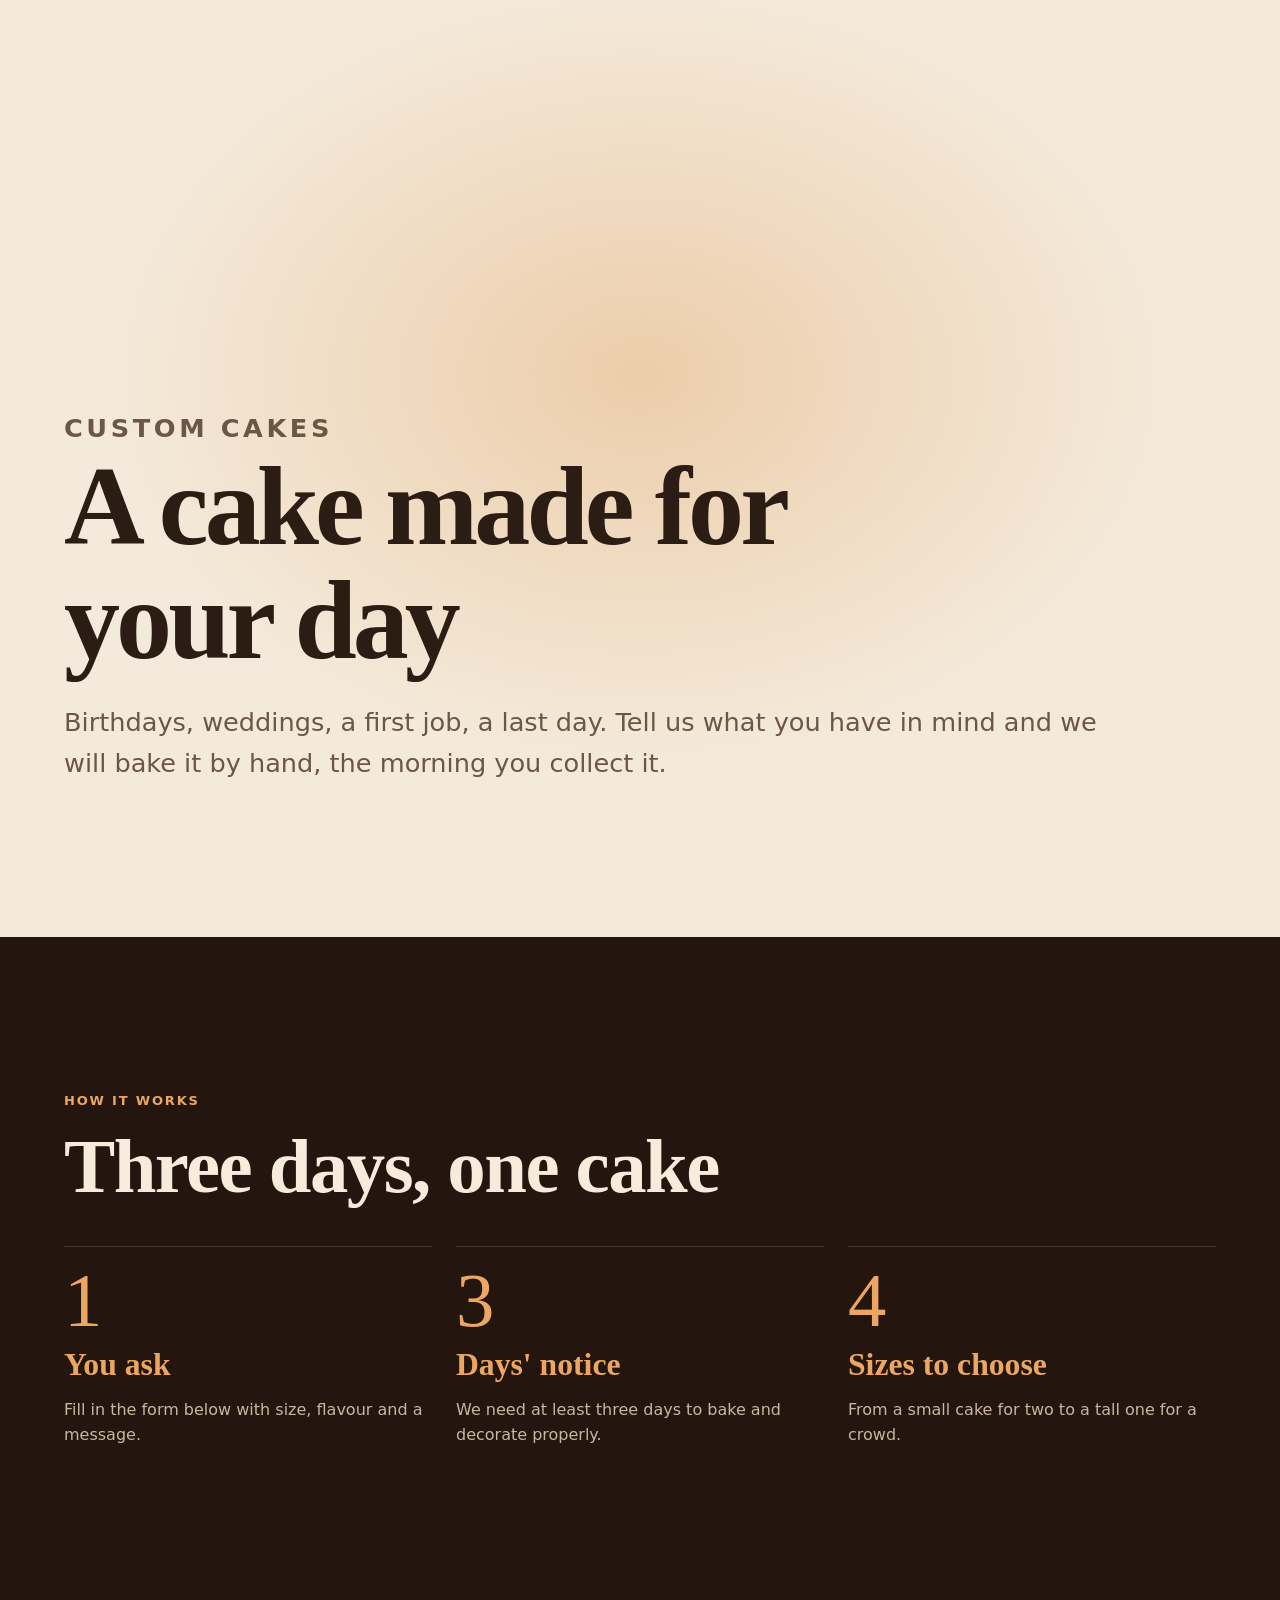
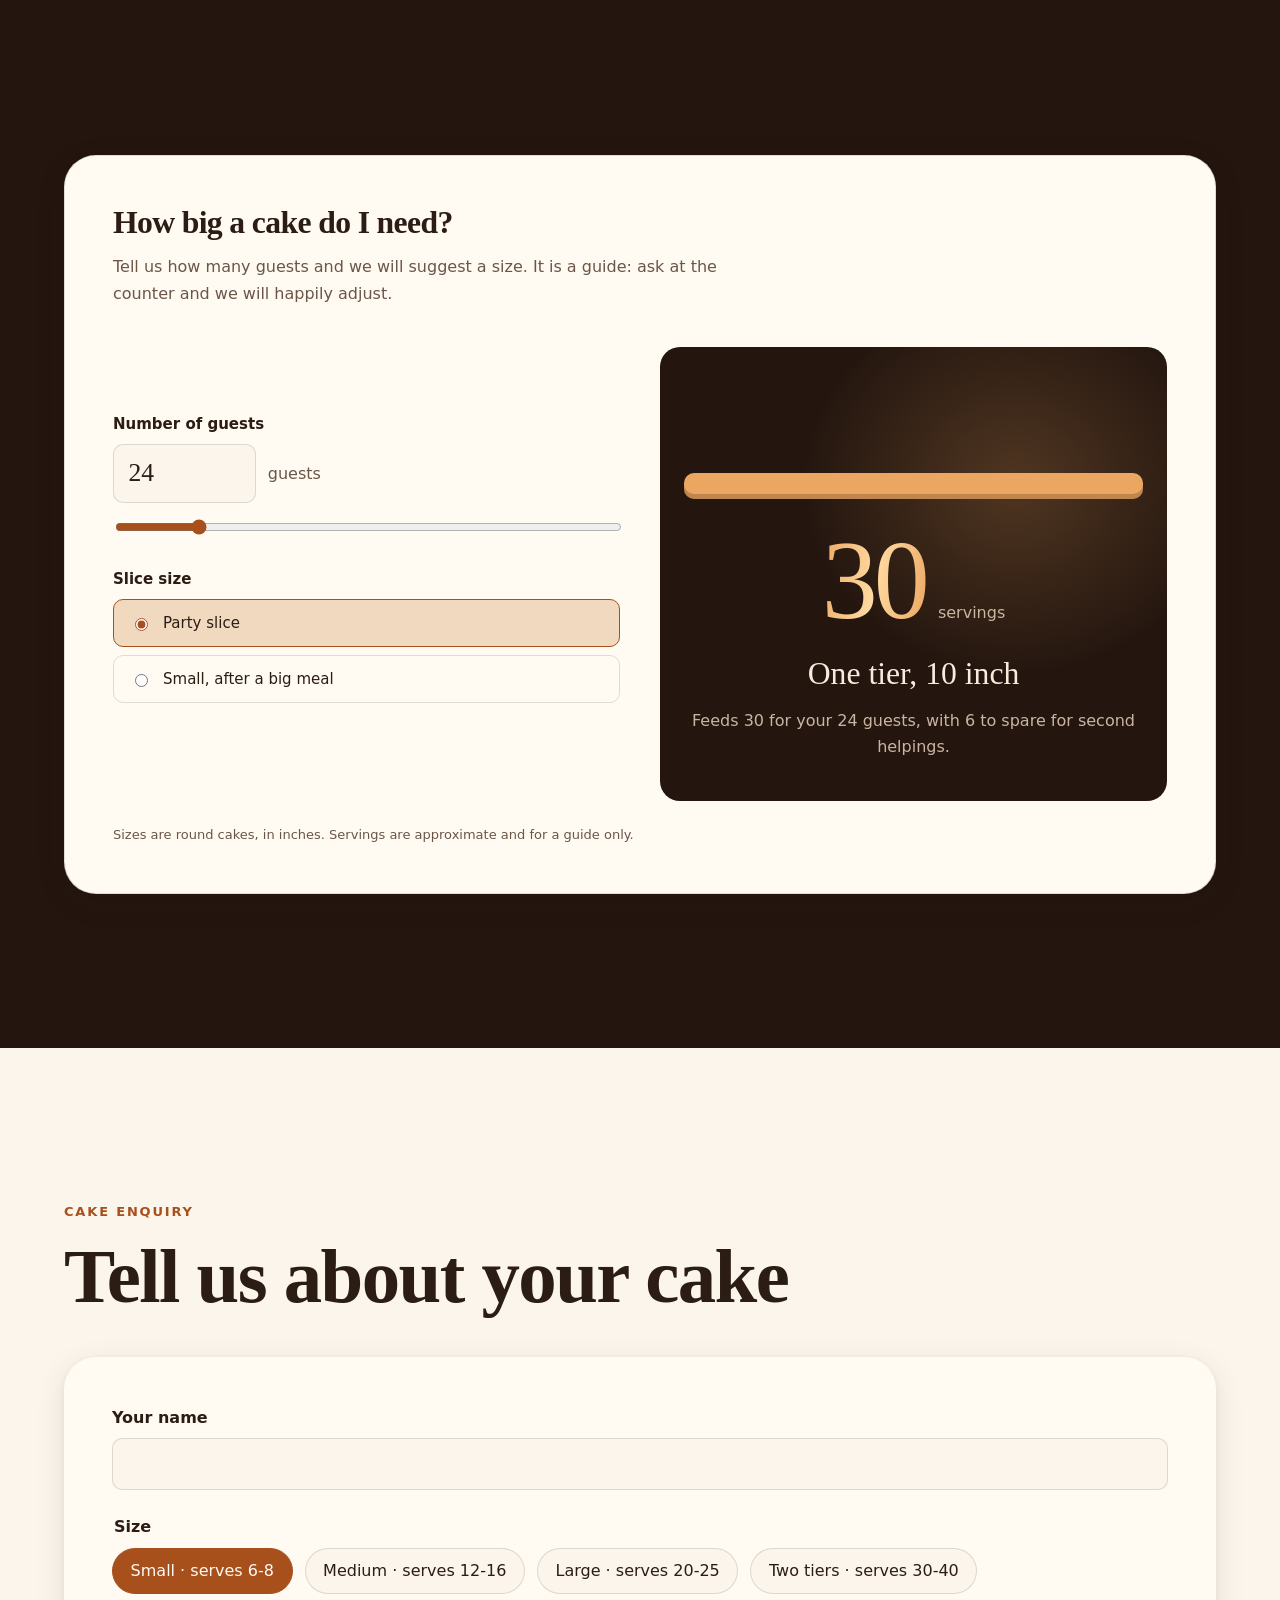
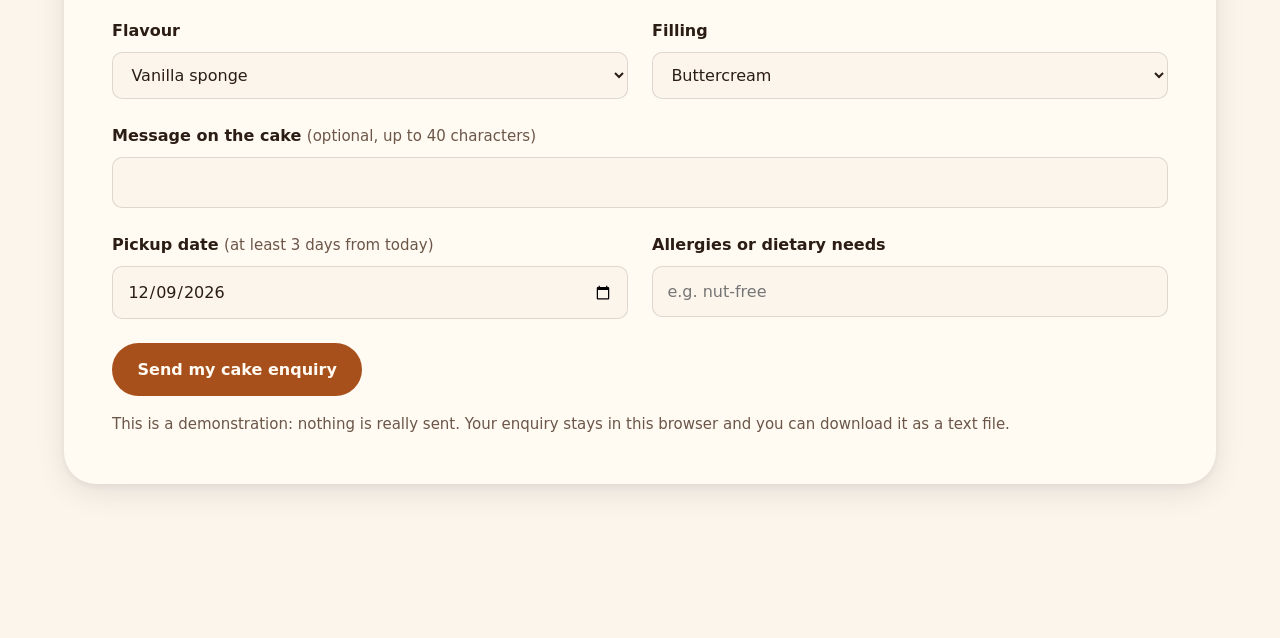
==== pages/cake.html @ 6098f105 "Custom cake enquiry page and form, with the cake size guide" ====
<!doctype html><html lang="en"><head>
<title>Custom cakes · Andrew's Bakery</title>
<meta charset="utf-8">
<meta name="viewport" content="width=device-width, initial-scale=1">
<link rel="stylesheet" href="../css/tokens.css">
<link rel="stylesheet" href="../css/layout.css">
<link rel="stylesheet" href="../css/site.css">
<style>
.cake-hero{min-height:70svh;display:flex;align-items:flex-end;background:var(--bg-soft);position:relative;overflow:hidden}
.cake-hero::before{content:"";position:absolute;inset:0;background:var(--glow);pointer-events:none}
.cake-hero .wrap{position:relative;width:100%}
.cake-hero h1{font-family:var(--font-display);font-size:var(--fs-h1);line-height:var(--lh-tight);letter-spacing:var(--ls-display);margin:0 0 var(--space-5);max-width:14ch}
.cake-hero p{font-size:var(--fs-lead);max-width:var(--measure);color:var(--ink-muted);margin:0}
.eyebrow{font-size:var(--fs-xs);letter-spacing:var(--ls-caps);text-transform:uppercase;color:var(--accent);font-weight:700;margin:0 0 var(--space-4)}
.cake-h2{font-family:var(--font-display);font-size:var(--fs-h2);line-height:var(--lh-tight);letter-spacing:var(--ls-heading);margin:0 0 var(--space-6)}
.cake-steps{display:grid;grid-template-columns:repeat(auto-fit,minmax(14rem,1fr));gap:var(--space-5);margin-top:var(--space-6)}
.cake-steps div{border-top:1px solid var(--line-on-dark);padding-top:var(--space-4)}
.cake-steps b{display:block;font-family:var(--font-display);font-size:var(--fs-h3);color:var(--accent-on-dark)}
.cake-steps p{margin:.4rem 0 0;color:var(--ink-on-dark-muted)}
.cake-num{font-family:var(--font-display);font-size:var(--fs-h2);line-height:1;color:var(--accent-on-dark)}
.cake-form{background:var(--card);border-radius:var(--radius-lg);box-shadow:var(--shadow);padding:clamp(1.25rem,4vw,3rem);display:grid;gap:var(--space-5);grid-template-columns:repeat(2,minmax(0,1fr))}
.cake-form .full{grid-column:1/-1}
.cake-form fieldset{border:0;padding:0;margin:0;min-width:0}
.cake-form legend,.cake-form label{display:block;font-weight:600;margin-bottom:var(--space-2)}
.cake-form .hint{font-weight:400;color:var(--ink-muted);font-size:var(--fs-sm)}
.cake-form input[type=text],.cake-form input[type=date],.cake-form select,.cake-form textarea{width:100%;box-sizing:border-box;font:inherit;color:var(--ink);background:var(--bg);border:1.5px solid var(--line);border-radius:var(--radius-sm);padding:.75em .9em;min-height:2.75rem}
.cake-form textarea{min-height:5.5rem;resize:vertical}
.cake-form input:focus-visible,.cake-form select:focus-visible,.cake-form textarea:focus-visible{outline:3px solid var(--focus);outline-offset:2px}
.cake-form [aria-invalid=true]{border-color:#b3261e}
.err{color:#b3261e;font-size:var(--fs-sm);margin:.35rem 0 0;min-height:0}
.err:empty{display:none}
.opts{display:flex;flex-wrap:wrap;gap:var(--space-3)}
.opts label{margin:0;font-weight:500;position:relative}
.opts input{position:absolute;opacity:0;inset:0;width:100%;height:100%;margin:0;cursor:pointer}
.opts span{display:inline-block;padding:.6em 1.1em;border:1.5px solid var(--line);border-radius:var(--radius-pill);background:var(--bg);transition:transform var(--dur-fast) var(--ease),background var(--dur-fast),border-color var(--dur-fast)}
.opts label:hover span{transform:translateY(-2px)}
.opts input:checked+span{background:var(--accent);border-color:var(--accent);color:var(--on-accent)}
.opts input:focus-visible+span{outline:3px solid var(--focus);outline-offset:2px}
.cake-actions{display:flex;flex-wrap:wrap;gap:var(--space-4);align-items:center}
.cake-note{color:var(--ink-muted);font-size:var(--fs-sm);margin:0}
.cake-form .btn{color:var(--on-accent)}
.btn--ghost{background:transparent!important;color:var(--accent)!important;border:1.5px solid var(--accent)!important}
.cake-done{background:var(--accent-soft);border-radius:var(--radius-lg);padding:clamp(1.5rem,4vw,3rem)}
.cake-done h3{font-family:var(--font-display);font-size:var(--fs-h3);margin:0 0 var(--space-3)}
.cake-done dl{display:grid;grid-template-columns:max-content 1fr;gap:.4rem 1.25rem;margin:var(--space-5) 0}
.cake-done dt{font-weight:600}.cake-done dd{margin:0;overflow-wrap:anywhere}
.cake-saved{margin-top:var(--space-7)}
.cake-saved ul{list-style:none;padding:0;margin:var(--space-4) 0 0;display:grid;gap:var(--space-3)}
.cake-saved li{display:flex;flex-wrap:wrap;justify-content:space-between;gap:var(--space-3);background:var(--card);border-radius:var(--radius-sm);padding:var(--space-3) var(--space-4);box-shadow:var(--shadow-sm)}
.cake-saved button{background:none;border:0;color:var(--accent);font:inherit;text-decoration:underline;cursor:pointer;min-height:2.75rem;padding:0 .5rem}
@media(max-width:40rem){.cake-form{grid-template-columns:1fr}}
</style>
<link rel="stylesheet" href="../css/cakesize.css">
<script src="../js/nav.js" defer></script>
<script src="../js/motion.js" defer></script>
<script src="../js/app.js" defer></script>
<script src="../js/tools/cakesize.js" defer></script>
<script src="../js/tools/cake.js" defer></script>
</head><body>
<main id="main">

<section class="band cake-hero">
  <div class="wrap">
    <p class="eyebrow" data-reveal>Custom cakes</p>
    <h1 data-words>A cake made for your day</h1>
    <p data-reveal>Birthdays, weddings, a first job, a last day. Tell us what you have in mind and we will bake it by hand, the morning you collect it.</p>
  </div>
</section>

<section class="band band--dark">
  <div class="wrap">
    <p class="eyebrow" data-reveal style="color:var(--accent-on-dark)">How it works</p>
    <h2 class="cake-h2" data-words>Three days, one cake</h2>
    <div class="cake-steps">
      <div data-reveal><span class="cake-num" data-count="1">1</span><b>You ask</b><p>Fill in the form below with size, flavour and a message.</p></div>
      <div data-reveal><span class="cake-num" data-count="3">3</span><b>Days' notice</b><p>We need at least three days to bake and decorate properly.</p></div>
      <div data-reveal><span class="cake-num" data-count="4">4</span><b>Sizes to choose</b><p>From a small cake for two to a tall one for a crowd.</p></div>
    </div>
  </div>
</section>

<section class="band band--dark" id="size-guide">
  <div class="wrap"><div data-cake-size></div></div>
</section>

<section class="band" id="enquiry">
  <div class="wrap">
    <p class="eyebrow" data-reveal>Cake enquiry</p>
    <h2 class="cake-h2" data-words>Tell us about your cake</h2>

    <form class="cake-form" id="cake-form" novalidate data-reveal>
      <div class="full">
        <label for="c-name">Your name</label>
        <input type="text" id="c-name" name="name" autocomplete="name" required aria-describedby="e-name">
        <p class="err" id="e-name" role="alert"></p>
      </div>
      <fieldset class="full">
        <legend>Size</legend>
        <div class="opts" role="radiogroup">
          <label><input type="radio" name="size" value="Small, serves 6-8" checked><span>Small · serves 6-8</span></label>
          <label><input type="radio" name="size" value="Medium, serves 12-16"><span>Medium · serves 12-16</span></label>
          <label><input type="radio" name="size" value="Large, serves 20-25"><span>Large · serves 20-25</span></label>
          <label><input type="radio" name="size" value="Two tiers, serves 30-40"><span>Two tiers · serves 30-40</span></label>
        </div>
      </fieldset>
      <div>
        <label for="c-flavour">Flavour</label>
        <select id="c-flavour" name="flavour">
          <option>Vanilla sponge</option><option>Chocolate</option><option>Lemon</option><option>Carrot and walnut</option><option>Red velvet</option><option>Fruit cake</option>
        </select>
      </div>
      <div>
        <label for="c-filling">Filling</label>
        <select id="c-filling" name="filling">
          <option>Buttercream</option><option>Raspberry jam</option><option>Chocolate ganache</option><option>Lemon curd</option><option>Cream cheese</option>
        </select>
      </div>
      <div class="full">
        <label for="c-msg">Message on the cake <span class="hint">(optional, up to 40 characters)</span></label>
        <input type="text" id="c-msg" name="message" maxlength="40" aria-describedby="e-msg">
        <p class="err" id="e-msg" role="alert"></p>
      </div>
      <div>
        <label for="c-date">Pickup date <span class="hint">(at least 3 days from today)</span></label>
        <input type="date" id="c-date" name="date" required aria-describedby="e-date">
        <p class="err" id="e-date" role="alert"></p>
      </div>
      <div>
        <label for="c-allergy">Allergies or dietary needs</label>
        <input type="text" id="c-allergy" name="allergies" placeholder="e.g. nut-free" aria-describedby="e-allergy">
        <p class="err" id="e-allergy" role="alert"></p>
      </div>
      <div class="full cake-actions">
        <button type="submit" class="btn">Send my cake enquiry</button>
        <p class="cake-note">This is a demonstration: nothing is really sent. Your enquiry stays in this browser and you can download it as a text file.</p>
      </div>
    </form>

    <div id="cake-done" class="cake-done" hidden tabindex="-1" aria-live="polite"></div>

    <div class="cake-saved" id="cake-saved" hidden>
      <h3 style="font-family:var(--font-display);font-size:var(--fs-h3);margin:0">Your saved enquiries</h3>
      <ul id="cake-list"></ul>
    </div>
  </div>
</section>

</main></body></html>
---- css/tokens.css ----
/* Andrew's Bakery: design tokens (Designer).
   Palette: warm flour-cream paper, deep espresso-brown ink, ONE accent: baked-crust caramel.
   Contrast (WCAG AA): --ink on --bg 14:1; --ink-muted on --bg 6.4:1; --accent on --bg 5.3:1;
   --ink-on-dark on --bg-dark 13:1; --accent-on-dark on --bg-dark 8:1; --on-accent on --accent 6:1.
   Type: system serif display (warm, bakery-like) over system sans body; tight tracking on big type.
   Motion: one easing, 400-900 ms, 60 ms stagger; only transform/opacity/filter animate. */
:root {
  /* palette: light */
  --bg: #fbf5ec;
  --bg-soft: #f4eadb;
  --card: #fffaf2;
  --ink: #2b1d14;
  --ink-muted: #6b5648;
  --line: rgba(43, 29, 20, .14);
  --accent: #a8501c;
  --accent-hover: #8a3f13;
  --accent-soft: #f1d9c0;
  --on-accent: #fffaf2;
  --focus: #1d5fd1;

  /* palette: dark bands */
  --bg-dark: #24160f;
  --bg-dark-soft: #33211a;
  --ink-on-dark: #f7ecdc;
  --ink-on-dark-muted: #c9b5a0;
  --accent-on-dark: #eba762;
  --line-on-dark: rgba(247, 236, 220, .16);

  /* gradients and glow (CSS-only accents) */
  --grad-text: linear-gradient(100deg, #a8501c 0%, #d9822b 45%, #8a3f13 100%);
  --grad-text-dark: linear-gradient(100deg, #eba762 0%, #ffd9a0 50%, #eba762 100%);
  --glow: radial-gradient(60% 60% at 50% 40%, rgba(217, 130, 43, .28), transparent 70%);
  --glow-dark: radial-gradient(60% 60% at 70% 30%, rgba(235, 167, 98, .22), transparent 70%);

  /* type families (system only) */
  --font-display: ui-serif, "Iowan Old Style", "Palatino Linotype", Palatino, Georgia, "Times New Roman", serif;
  --font-body: system-ui, -apple-system, "Segoe UI", Roboto, "Helvetica Neue", Arial, sans-serif;
  --font-mono: ui-monospace, SFMono-Regular, Menlo, Consolas, monospace;

  /* type scale */
  --fs-xs: .8125rem;
  --fs-sm: .9375rem;
  --fs-base: clamp(1rem, .96rem + .2vw, 1.125rem);
  --fs-lead: clamp(1.15rem, 1rem + .8vw, 1.6rem);
  --fs-h3: clamp(1.35rem, 1.1rem + 1.1vw, 2rem);
  --fs-h2: clamp(2.2rem, 1.2rem + 4.5vw, 5rem);
  --fs-h1: clamp(3rem, 1.2rem + 8vw, 7rem);
  --fs-giant: clamp(5rem, 2rem + 18vw, 16rem);   /* marquee, scrollytelling word */
  --fs-step: clamp(1.5rem, 1.1rem + 1.8vw, 2.5rem); /* sticky step text */
  --lh-tight: 1.02;
  --lh-snug: 1.2;
  --lh-body: 1.65;
  --ls-display: -.035em;
  --ls-heading: -.02em;
  --ls-caps: .14em;
  --measure: 65ch;

  /* spacing */
  --space-1: .25rem;
  --space-2: .5rem;
  --space-3: .75rem;
  --space-4: 1rem;
  --space-5: 1.5rem;
  --space-6: 2.5rem;
  --space-7: 4rem;
  --space-8: 6rem;
  --section-space: clamp(5rem, 12vw, 10rem);
  --gutter: clamp(1.25rem, 4vw, 3rem);
  --max-w: 1240px;

  /* shape and shadow */
  --radius-sm: 10px;
  --radius: 20px;
  --radius-lg: 32px;
  --radius-pill: 999px;
  --shadow-sm: 0 1px 2px rgba(43, 29, 20, .06), 0 2px 8px rgba(43, 29, 20, .06);
  --shadow: 0 8px 30px rgba(43, 29, 20, .10), 0 2px 6px rgba(43, 29, 20, .06);
  --shadow-lg: 0 24px 70px rgba(43, 29, 20, .18);

  /* motion */
  --ease: cubic-bezier(.2, .7, .2, 1);
  --dur-fast: 400ms;
  --dur: 650ms;
  --dur-slow: 900ms;
  --stagger: 60ms;
  --marquee-speed: 60s;
  --reveal-distance: 28px;
  --reveal-blur: 6px;
}

@media (prefers-reduced-motion: reduce) {
  :root { --dur-fast: 0ms; --dur: 0ms; --dur-slow: 0ms; --stagger: 0ms; --reveal-distance: 0px; --reveal-blur: 0px; }
}

@view-transition { navigation: auto; }
---- css/site.css ----
/* Shared site rules (Lead Developer). Tokens come from tokens.css; layout from layout.css. */
@view-transition { navigation: auto; }
html { scroll-behavior: smooth; }
body { margin: 0; font-family: var(--font-body, system-ui, -apple-system, "Segoe UI", sans-serif); background: var(--bg, #fbf6ee); color: var(--ink, #2b1d14); line-height: 1.6; }
main { display: block; }
img, svg { max-width: 100%; }
a { color: inherit; }
:focus-visible { outline: 3px solid var(--accent, #b4541f); outline-offset: 3px; }
.band { padding-block: clamp(5rem, 12vw, 10rem); padding-inline: clamp(1rem, 5vw, 4rem); }
.band--dark { background: var(--bg-dark, #2b1d14); color: var(--ink-on-dark, #fbf6ee); }
.wrap { max-width: 72rem; margin-inline: auto; }
.prose { max-width: 65ch; }
.btn { display: inline-block; padding: .85em 1.6em; border-radius: 999px; background: var(--accent, #b4541f); color: #fff; text-decoration: none; border: 0; font: inherit; font-weight: 600; cursor: pointer; transition: transform .3s cubic-bezier(.2,.7,.2,1), box-shadow .3s; }
.btn:hover { transform: translateY(-2px); box-shadow: 0 10px 24px rgb(0 0 0 / .18); }
.card { background: var(--card, #fff); border-radius: 1.25rem; padding: 1.5rem; box-shadow: 0 6px 24px rgb(43 29 20 / .08); }
.sr-only { position: absolute; width: 1px; height: 1px; overflow: hidden; clip-path: inset(50%); white-space: nowrap; }
@media (prefers-reduced-motion: reduce) { html { scroll-behavior: auto; } * { animation: none !important; transition: none !important; } }
---- css/cakesize.css ----
/* Cake size guide (Senior Dev 7). Tokens only. */
.cs { background: var(--card); border: 1px solid var(--line); border-radius: var(--radius-lg); box-shadow: var(--shadow); padding: clamp(1.25rem, 4vw, 3rem); color: var(--ink); max-width: var(--max-w); margin-inline: auto; }
.cs__title { font-family: var(--font-display); font-size: var(--fs-h3); letter-spacing: var(--ls-heading); line-height: var(--lh-snug); margin: 0 0 var(--space-3); }
.cs__lede { color: var(--ink-muted); max-width: var(--measure); margin: 0 0 var(--space-6); line-height: var(--lh-body); }
.cs__grid { display: grid; gap: var(--space-6); grid-template-columns: 1fr; align-items: center; }
@media (min-width: 760px) { .cs__grid { grid-template-columns: 1fr 1fr; } }
.cs__field { margin: 0 0 var(--space-5); padding: 0; border: 0; min-width: 0; }
.cs label, .cs legend { display: block; font-weight: 600; font-size: var(--fs-sm); margin-bottom: var(--space-2); padding: 0; }
.cs__row { display: flex; align-items: center; gap: var(--space-3); }
.cs input[type=number] { width: 7rem; font: inherit; font-size: var(--fs-lead); font-family: var(--font-display); padding: .5rem .9rem; border: 1.5px solid var(--line); border-radius: var(--radius-sm); background: var(--bg); color: var(--ink); }
.cs__unit { color: var(--ink-muted); }
.cs__range { width: 100%; margin-top: var(--space-4); accent-color: var(--accent); }
.cs input:focus-visible { outline: 3px solid var(--focus); outline-offset: 2px; }
.cs input[aria-invalid=true] { border-color: var(--accent-hover); }
.cs__error { color: var(--accent-hover); font-size: var(--fs-sm); margin: var(--space-2) 0 0; }
.cs__slices label { display: flex; align-items: center; gap: var(--space-3); font-weight: 400; padding: .7rem 1rem; border: 1.5px solid var(--line); border-radius: var(--radius-sm); margin-bottom: var(--space-2); cursor: pointer; transition: border-color var(--dur-fast) var(--ease), background var(--dur-fast) var(--ease); }
.cs__slices label:hover { border-color: var(--accent); }
.cs__slices label:has(input:checked) { border-color: var(--accent); background: var(--accent-soft); }
.cs__slices input { accent-color: var(--accent); }
.cs__result { text-align: center; background: var(--bg-dark); color: var(--ink-on-dark); border-radius: var(--radius); padding: var(--space-6) var(--space-5); background-image: var(--glow-dark); }
.cs__stack { display: flex; flex-direction: column; align-items: center; gap: 4px; min-height: 7rem; justify-content: flex-end; margin-bottom: var(--space-5); }
.cs__tier { display: block; height: 1.6rem; background: var(--accent-on-dark); border-radius: var(--radius-sm); opacity: 0; transform: translateY(-14px) scale(.9); transition: transform var(--dur) var(--ease), opacity var(--dur) var(--ease); box-shadow: inset 0 -5px 0 rgba(36, 22, 15, .22); }
.cs__tier.is-on { opacity: 1; transform: none; }
.cs__big { margin: 0; display: flex; align-items: baseline; justify-content: center; gap: var(--space-3); }
.cs__num { font-family: var(--font-display); font-size: var(--fs-h1); letter-spacing: var(--ls-display); line-height: var(--lh-tight); background: var(--grad-text-dark); -webkit-background-clip: text; background-clip: text; color: transparent; font-variant-numeric: tabular-nums; }
.cs__big-label { color: var(--ink-on-dark-muted); }
.cs__name { font-family: var(--font-display); font-size: var(--fs-h3); margin: var(--space-3) 0 var(--space-2); }
.cs__note { color: var(--ink-on-dark-muted); margin: 0; line-height: var(--lh-body); }
.cs__fine { color: var(--ink-muted); font-size: var(--fs-xs); margin: var(--space-5) 0 0; }
@media (prefers-reduced-motion: reduce) { .cs__tier { transition: none; transform: none; } }
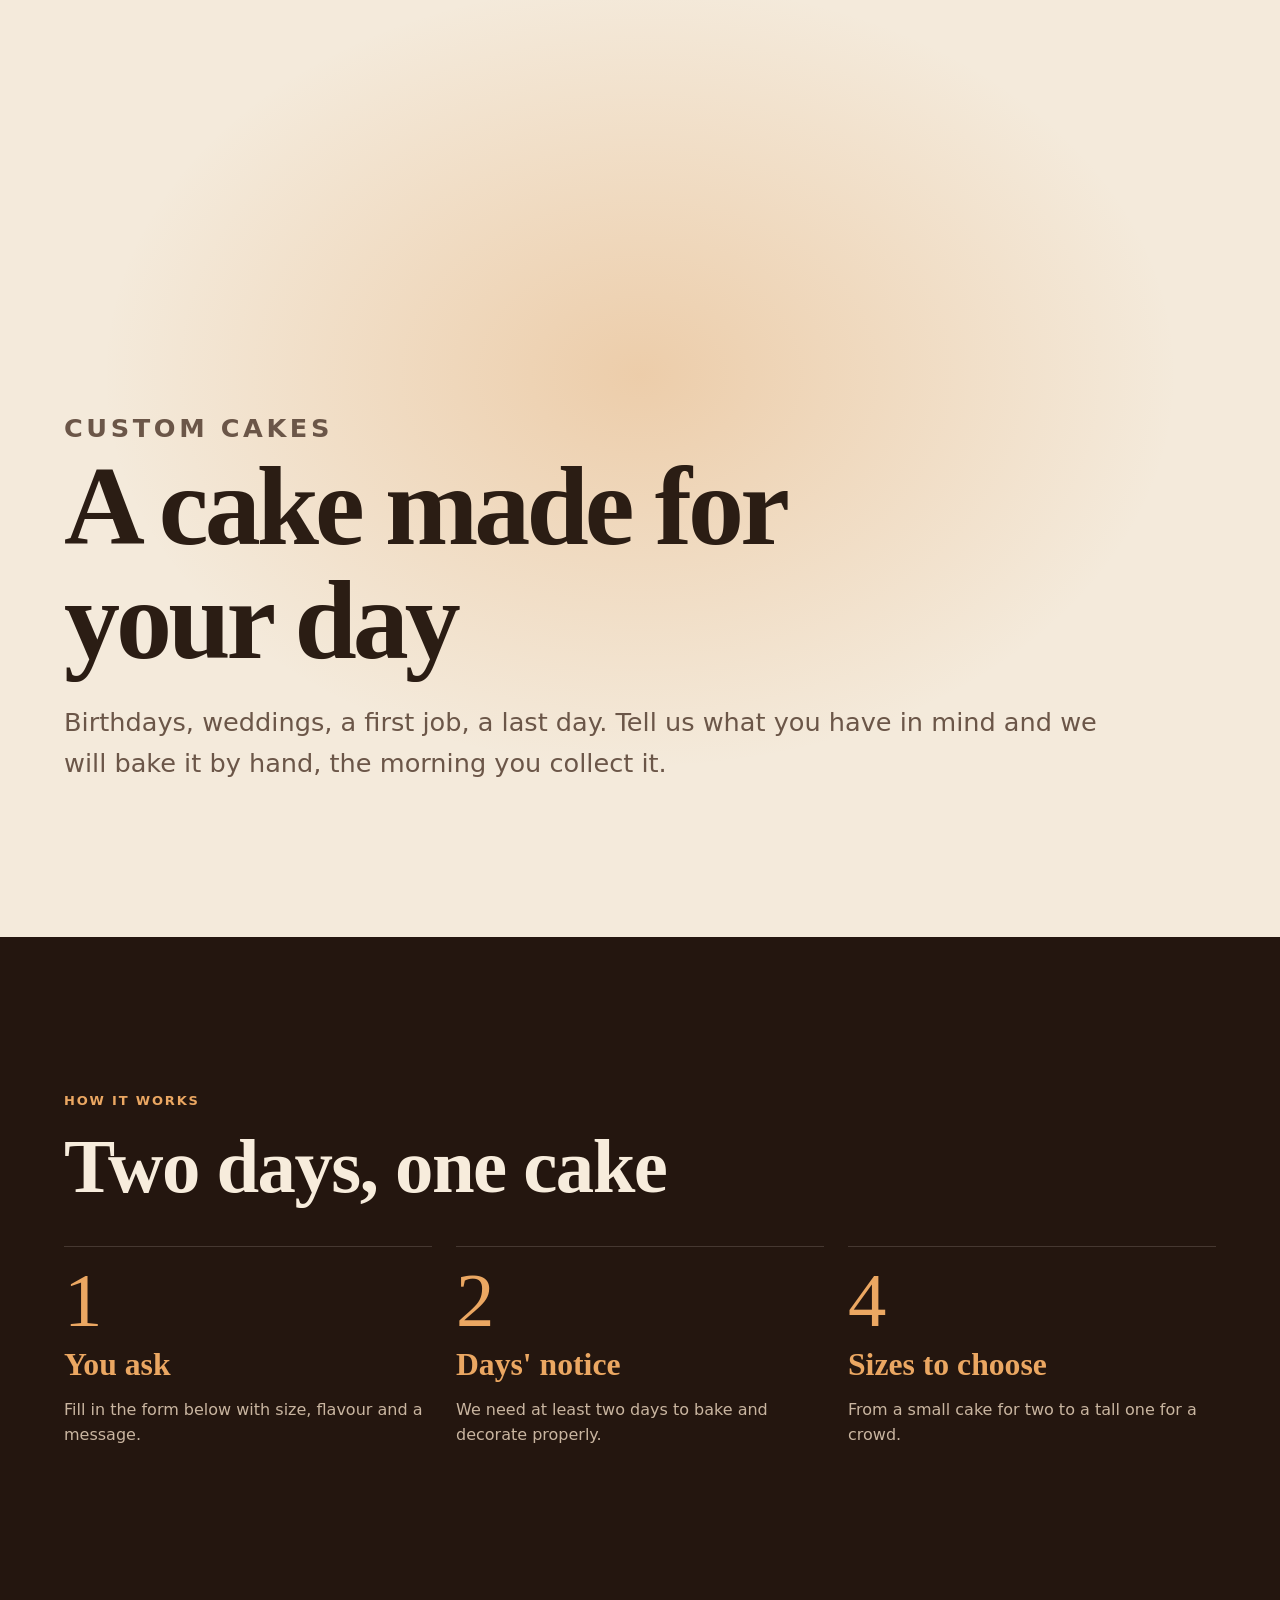
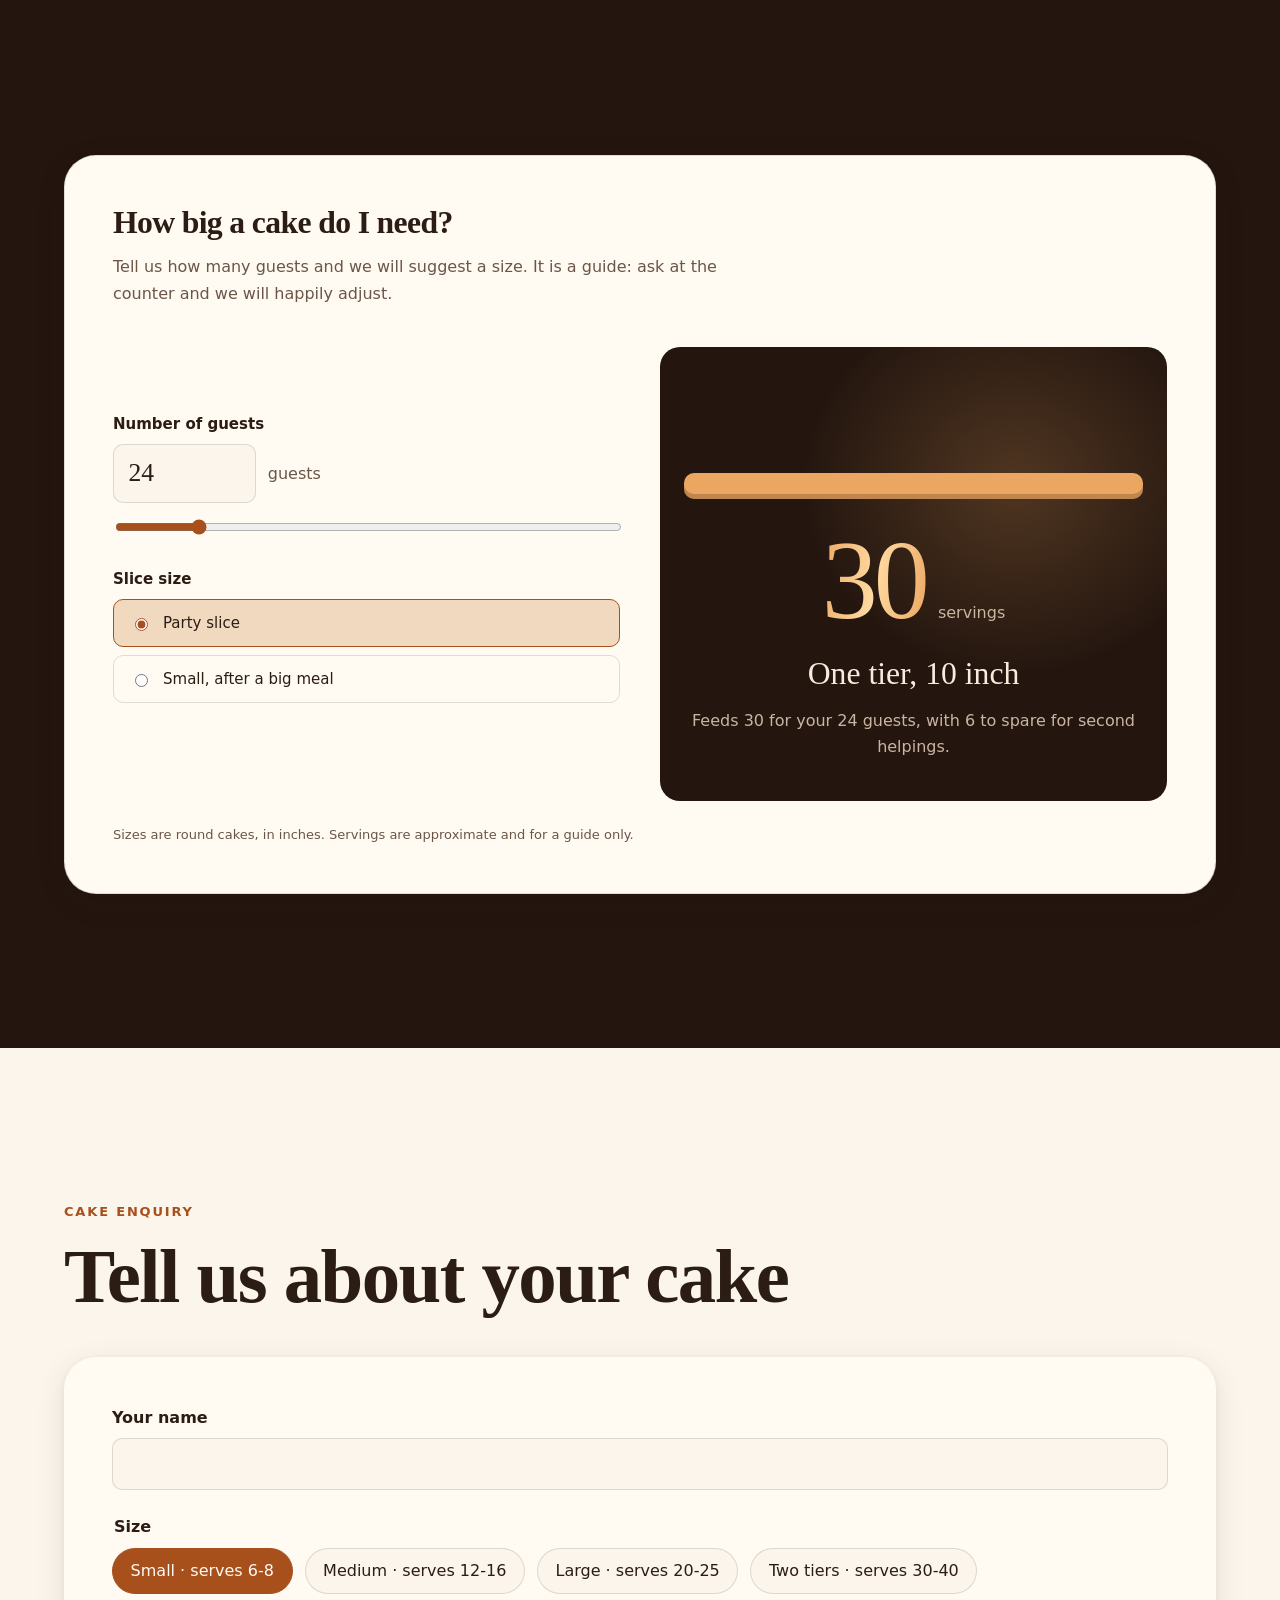
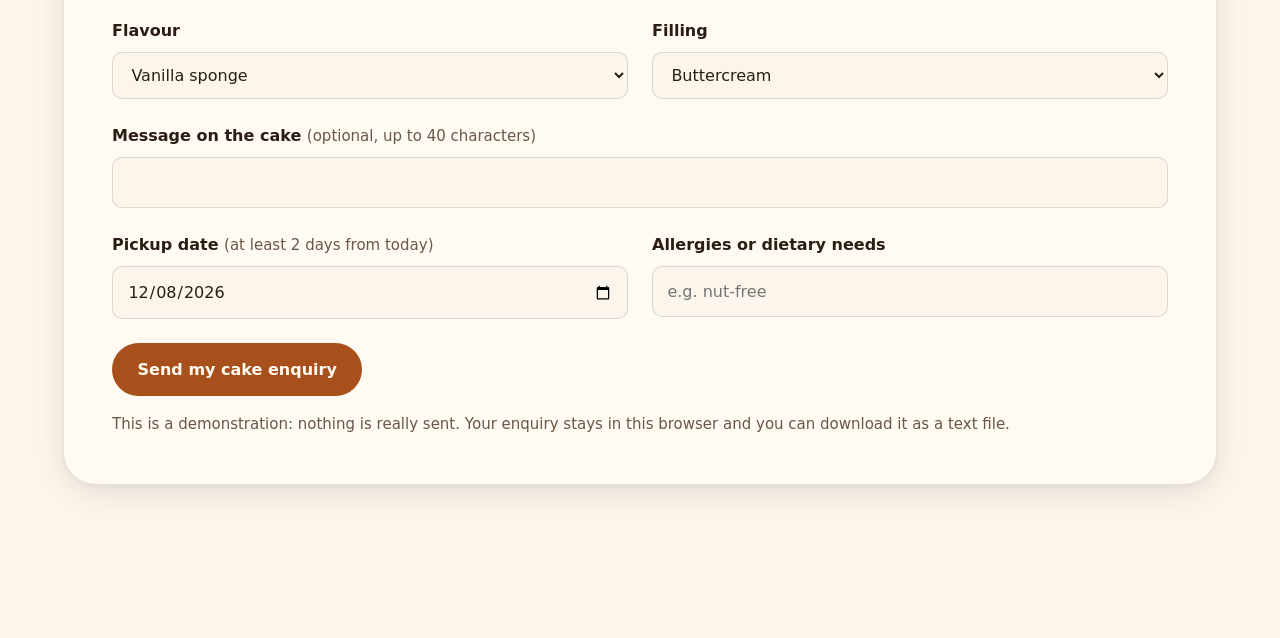
==== commit 710dbdfe: "Cake notice is two days" ====
--- a/pages/cake.html
+++ b/pages/cake.html
@@ -70,10 +70,10 @@
 <section class="band band--dark">
   <div class="wrap">
     <p class="eyebrow" data-reveal style="color:var(--accent-on-dark)">How it works</p>
-    <h2 class="cake-h2" data-words>Three days, one cake</h2>
+    <h2 class="cake-h2" data-words>Two days, one cake</h2>
     <div class="cake-steps">
       <div data-reveal><span class="cake-num" data-count="1">1</span><b>You ask</b><p>Fill in the form below with size, flavour and a message.</p></div>
-      <div data-reveal><span class="cake-num" data-count="3">3</span><b>Days' notice</b><p>We need at least three days to bake and decorate properly.</p></div>
+      <div data-reveal><span class="cake-num" data-count="2">2</span><b>Days' notice</b><p>We need at least two days to bake and decorate properly.</p></div>
       <div data-reveal><span class="cake-num" data-count="4">4</span><b>Sizes to choose</b><p>From a small cake for two to a tall one for a crowd.</p></div>
     </div>
   </div>
@@ -121,7 +121,7 @@
         <p class="err" id="e-msg" role="alert"></p>
       </div>
       <div>
-        <label for="c-date">Pickup date <span class="hint">(at least 3 days from today)</span></label>
+        <label for="c-date">Pickup date <span class="hint">(at least 2 days from today)</span></label>
         <input type="date" id="c-date" name="date" required aria-describedby="e-date">
         <p class="err" id="e-date" role="alert"></p>
       </div>
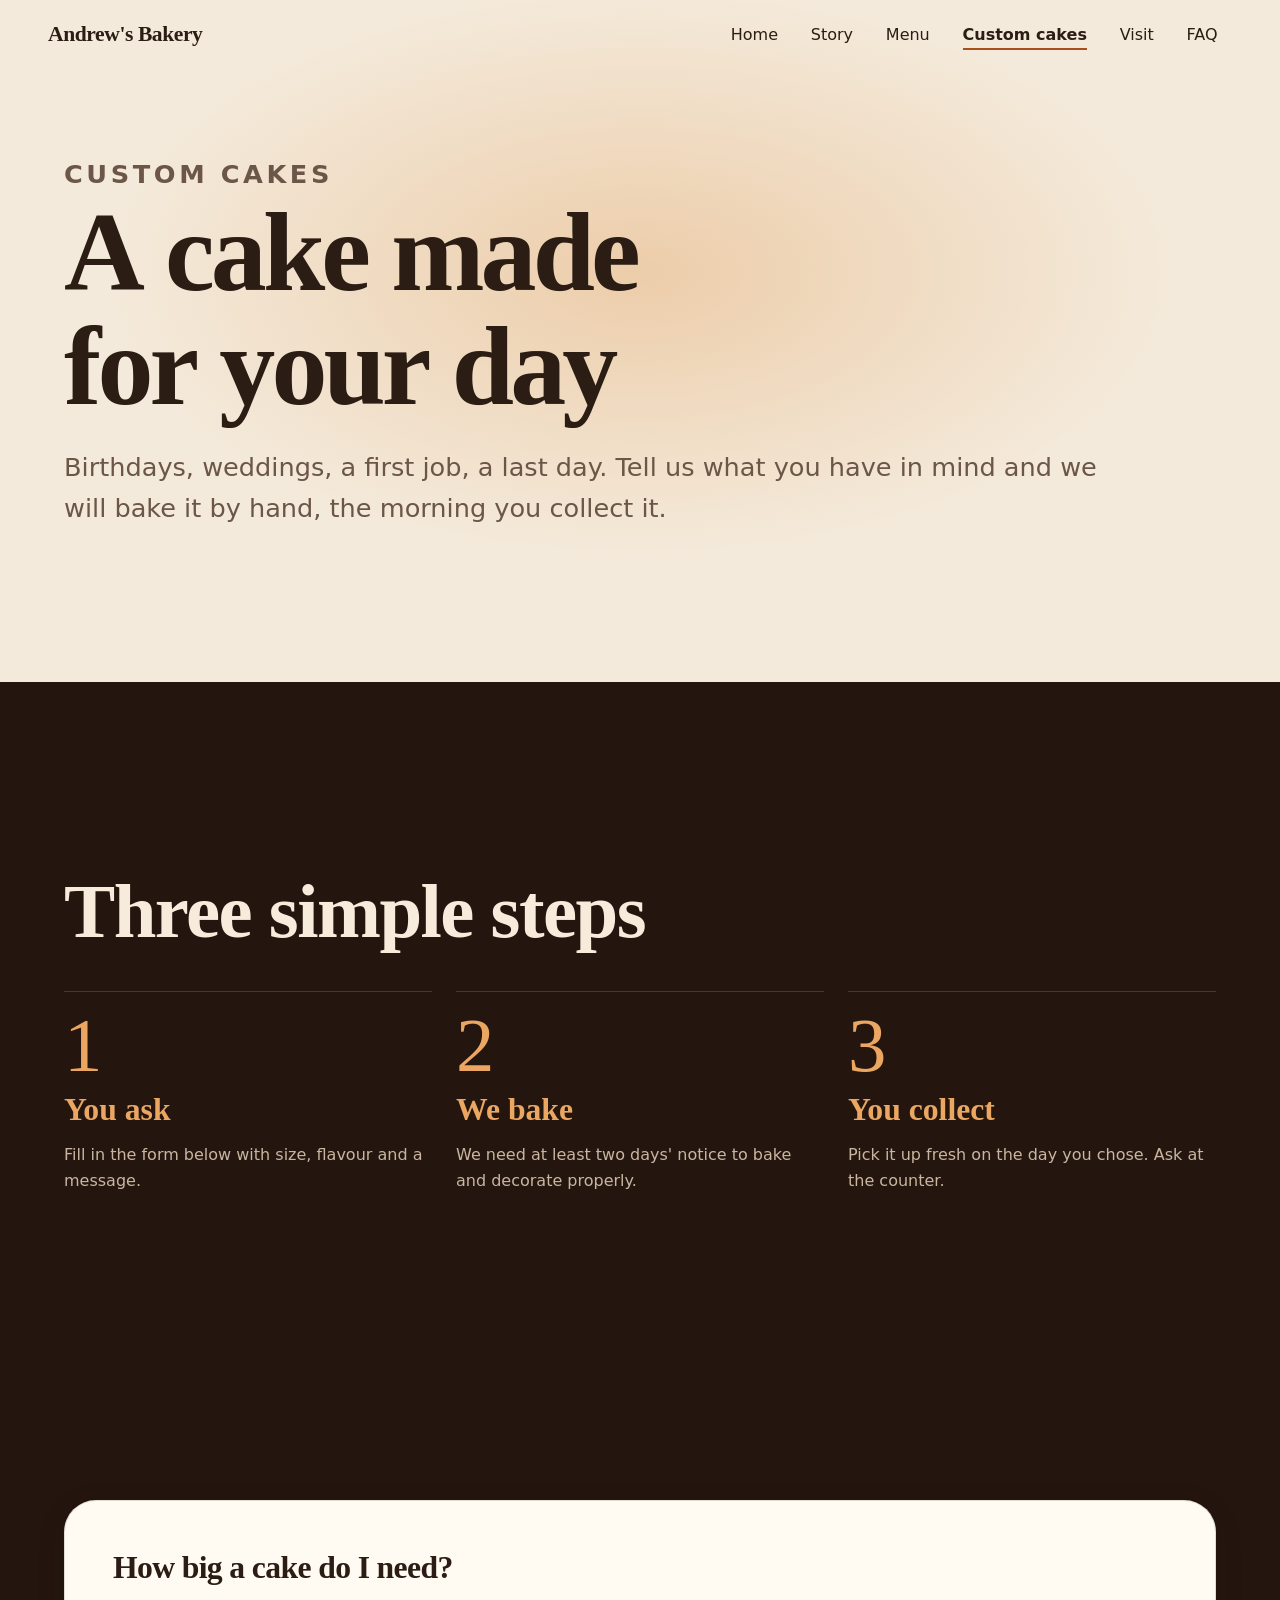
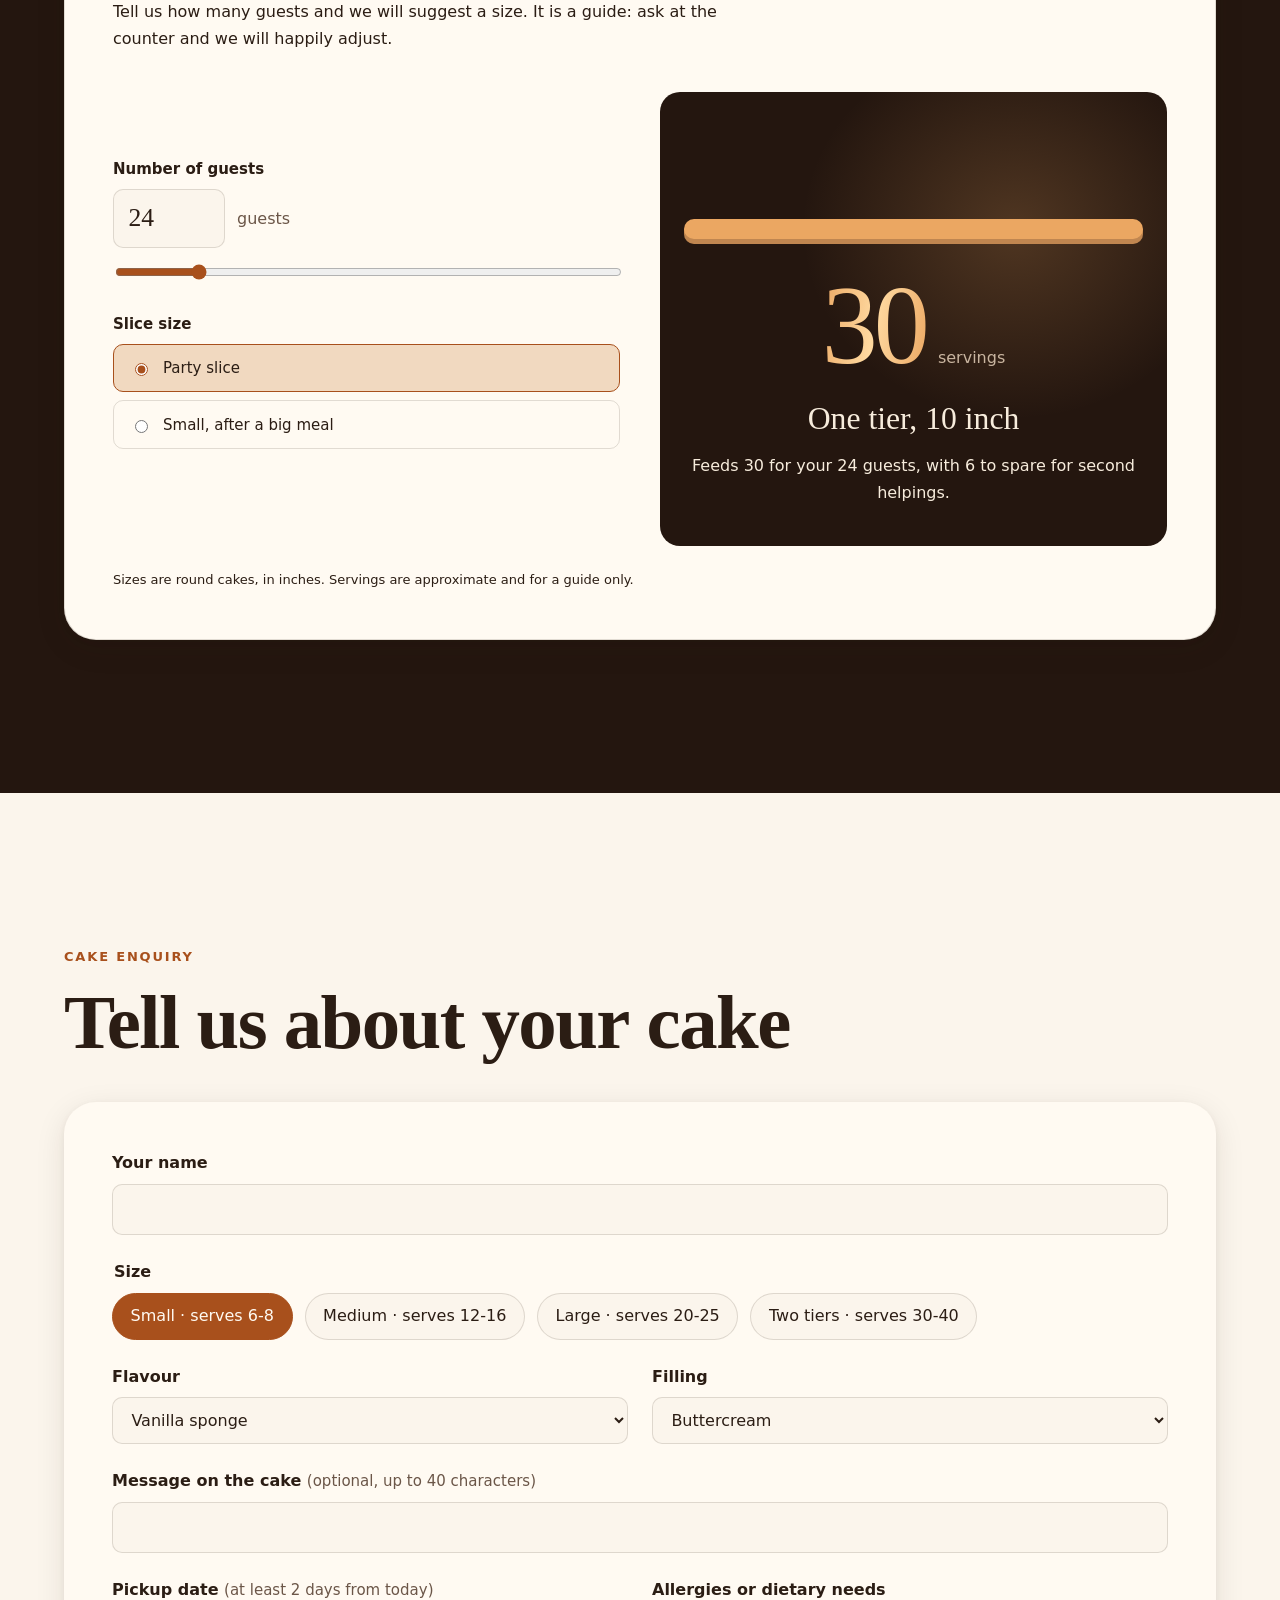
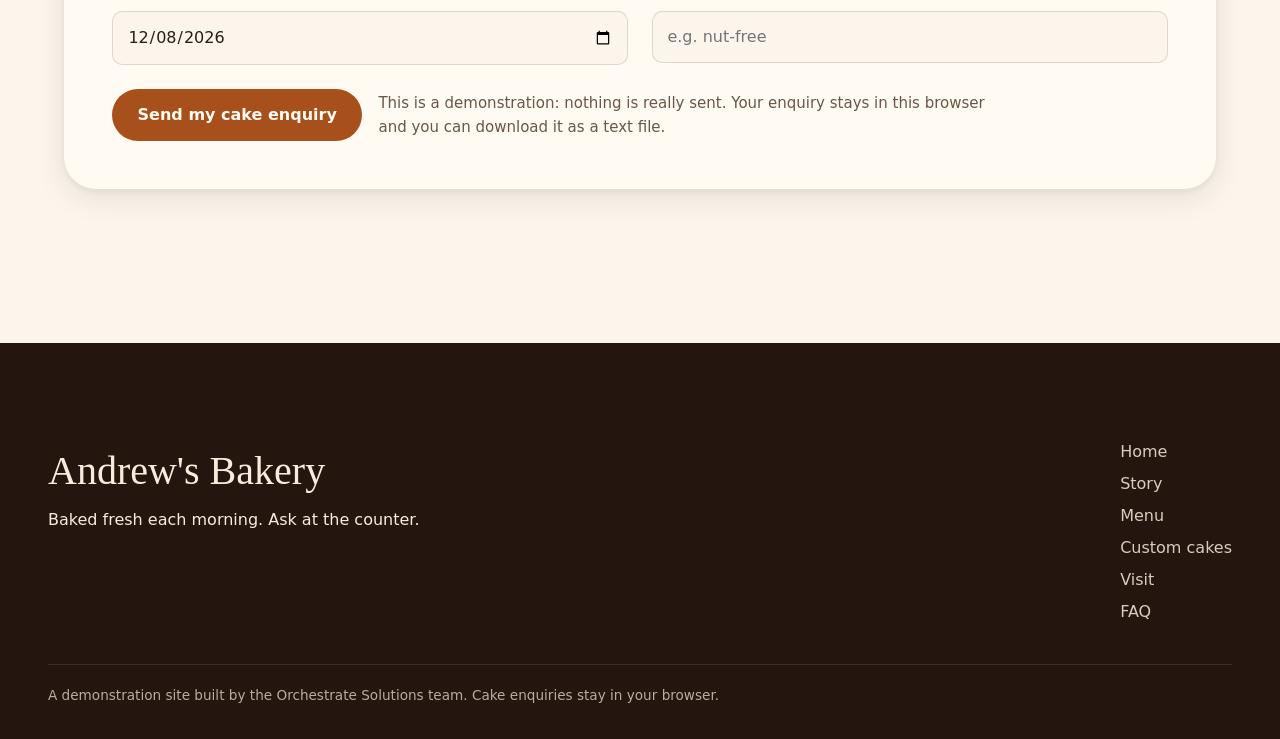
==== commit e7f9a92c: "Cake page: steps read 1, 2, 3" ====
--- a/pages/cake.html
+++ b/pages/cake.html
@@ -70,11 +70,11 @@
 <section class="band band--dark">
   <div class="wrap">
     <p class="eyebrow" data-reveal style="color:var(--accent-on-dark)">How it works</p>
-    <h2 class="cake-h2" data-words>Two days, one cake</h2>
+    <h2 class="cake-h2" data-words>Three simple steps</h2>
     <div class="cake-steps">
       <div data-reveal><span class="cake-num" data-count="1">1</span><b>You ask</b><p>Fill in the form below with size, flavour and a message.</p></div>
-      <div data-reveal><span class="cake-num" data-count="2">2</span><b>Days' notice</b><p>We need at least two days to bake and decorate properly.</p></div>
-      <div data-reveal><span class="cake-num" data-count="4">4</span><b>Sizes to choose</b><p>From a small cake for two to a tall one for a crowd.</p></div>
+      <div data-reveal><span class="cake-num" data-count="2">2</span><b>We bake</b><p>We need at least two days' notice to bake and decorate properly.</p></div>
+      <div data-reveal><span class="cake-num" data-count="3">3</span><b>You collect</b><p>Pick it up fresh on the day you chose. Ask at the counter.</p></div>
     </div>
   </div>
 </section>
--- a/css/layout.css
+++ b/css/layout.css
@@ -0,0 +1,131 @@
+/* Layout, shell and motion. Colours come from tokens.css; fallbacks keep it readable. */
+:root {
+  --ux-bg: var(--bg); --ux-ink: var(--ink); --ux-muted: var(--ink-muted); --ux-accent: var(--accent);
+  --ux-dark: var(--bg-dark); --ux-dark-ink: var(--ink-on-dark); --ux-line: var(--line);
+  --ux-ease: var(--ease);
+  --ux-pad: var(--gutter); --ux-space: var(--section-space); --ux-max: var(--max-w);
+}
+*, *::before, *::after { box-sizing: border-box; }
+html { scroll-behavior: smooth; scroll-padding-top: 5rem; -webkit-text-size-adjust: 100%; }
+body { margin: 0; background: var(--ux-bg); color: var(--ux-ink); font-family: var(--font-body, ui-serif, Georgia, "Iowan Old Style", serif); line-height: 1.6; overflow-x: hidden; }
+img, svg { max-width: 100%; height: auto; }
+h1, h2, h3 { font-family: var(--font-display, ui-serif, Georgia, serif); line-height: 1.05; letter-spacing: -.02em; margin: 0 0 .5em; text-wrap: balance; }
+h1 { font-size: var(--fs-h1); letter-spacing: -.04em; }
+h2 { font-size: var(--fs-h2); letter-spacing: -.03em; }
+h3 { font-size: clamp(1.25rem, 2.4vw, 1.75rem); }
+p { max-width: 65ch; margin: 0 0 1em; }
+a { color: inherit; text-underline-offset: .2em; }
+:focus-visible { outline: 3px solid var(--focus, var(--ux-accent)); outline-offset: 3px; border-radius: 4px; }
+.band--dark :focus-visible, .site-footer :focus-visible { outline-color: #ffd9a8; }
+.visually-hidden { position: absolute !important; width: 1px; height: 1px; overflow: hidden; clip: rect(0 0 0 0); white-space: nowrap; }
+.skip-link { position: fixed; left: 1rem; top: -4rem; z-index: 100; background: var(--ux-ink); color: var(--ux-bg); padding: .75rem 1.1rem; border-radius: .6rem; transition: top .2s; }
+.skip-link:focus { top: 1rem; }
+main:focus { outline: none; }
+
+/* sections */
+.band { padding: var(--ux-space) var(--ux-pad); position: relative; }
+.band > * { max-width: var(--ux-max); margin-left: auto; margin-right: auto; }
+.band--dark { background: var(--ux-dark); color: var(--ux-dark-ink); }
+.band--dark p { color: inherit; }
+.hero { min-height: 100svh; display: flex; flex-direction: column; justify-content: center; padding-top: 7rem; overflow: hidden; }
+.hero h1 { max-width: 14ch; }
+.lead { font-size: clamp(1.15rem, 2vw, 1.5rem); color: var(--ux-muted); }
+.grid { display: grid; gap: clamp(1rem, 3vw, 2rem); grid-template-columns: repeat(auto-fit, minmax(min(100%, 17rem), 1fr)); }
+.card { background: var(--card); border: 1px solid var(--ux-line); border-radius: var(--radius); padding: 1.5rem; box-shadow: 0 10px 30px -18px rgba(42,29,20,.35); }
+.band--dark .card { background: var(--bg-dark-soft); border-color: var(--line-on-dark); box-shadow: none; }
+.stat { font-family: var(--font-display, ui-serif, Georgia, serif); font-size: clamp(3rem, 8vw, 6rem); line-height: 1; letter-spacing: -.04em; color: var(--ux-accent); }
+.band--dark .stat { color: var(--accent-on-dark); }
+.btn { display: inline-block; padding: .85rem 1.5rem; border-radius: 999px; background: var(--ux-accent); color: var(--on-accent); text-decoration: none; font-weight: 600; transition: transform .3s var(--ux-ease), box-shadow .3s var(--ux-ease); }
+.btn:hover { transform: translateY(-2px); box-shadow: 0 12px 24px -12px rgba(0,0,0,.45); }
+main p a:not([class]), main li a:not([class]) { background-image: linear-gradient(currentColor, currentColor); background-position: 0 100%; background-size: 0 1px; background-repeat: no-repeat; text-decoration: none; transition: background-size .35s var(--ux-ease); }
+main p a:not([class]):hover, main li a:not([class]):hover, main p a:not([class]):focus-visible, main li a:not([class]):focus-visible { background-size: 100% 1px; }
+
+/* header + nav */
+.site-header { position: fixed; inset: 0 0 auto 0; z-index: 50; transition: background .3s, box-shadow .3s; }
+.site-header.is-scrolled, .site-header.is-open { background: color-mix(in srgb, var(--ux-bg) 90%, transparent); backdrop-filter: blur(12px); box-shadow: 0 1px 0 var(--ux-line); }
+.site-header__inner { max-width: 90rem; margin: 0 auto; padding: .8rem var(--ux-pad); display: flex; align-items: center; justify-content: space-between; gap: 1rem; }
+.brand { font-family: var(--font-display, ui-serif, Georgia, serif); font-size: 1.35rem; font-weight: 700; letter-spacing: -.02em; text-decoration: none; color: var(--ux-ink); }
+.nav-toggle { display: none; width: 2.75rem; height: 2.75rem; border: 1px solid var(--ux-line); border-radius: 50%; background: transparent; color: var(--ux-ink); cursor: pointer; align-items: center; justify-content: center; }
+.nav-toggle__bars, .nav-toggle__bars::before { display: block; width: 1.1rem; height: 2px; background: currentColor; position: relative; transition: transform .3s var(--ux-ease); }
+.nav-toggle__bars::before { content: ""; position: absolute; top: -6px; left: 0; }
+.nav-toggle[aria-expanded="true"] .nav-toggle__bars { transform: rotate(45deg); }
+.nav-toggle[aria-expanded="true"] .nav-toggle__bars::before { transform: translateY(6px) rotate(-90deg); }
+.site-nav ul { list-style: none; display: flex; gap: .25rem; margin: 0; padding: 0; }
+.site-nav a { display: block; padding: .55rem .9rem; border-radius: 999px; text-decoration: none; color: var(--ux-ink); position: relative; transition: background .25s; }
+.site-nav a::after { content: ""; position: absolute; left: .9rem; right: .9rem; bottom: .35rem; height: 2px; background: var(--ux-accent); transform: scaleX(0); transform-origin: left; transition: transform .35s var(--ux-ease); }
+.site-nav a:hover::after, .site-nav a:focus-visible::after, .site-nav a[aria-current="page"]::after { transform: scaleX(1); }
+.site-nav a[aria-current="page"] { font-weight: 700; }
+@media (max-width: 52rem) {
+  .nav-toggle { display: inline-flex; }
+  .site-nav { position: absolute; left: 0; right: 0; top: 100%; background: var(--ux-bg); border-bottom: 1px solid var(--ux-line); display: none; padding: .5rem var(--ux-pad) 1.25rem; }
+  .is-open .site-nav { display: block; }
+  .site-nav ul { flex-direction: column; }
+  .site-nav a { padding: .9rem .5rem; font-size: 1.2rem; }
+  .site-nav a::after { left: .5rem; right: auto; width: 2rem; right: auto; }
+}
+
+/* footer */
+.site-footer { background: var(--ux-dark); color: var(--ux-dark-ink); padding: clamp(3rem, 8vw, 6rem) var(--ux-pad) 2rem; }
+.site-footer__inner { max-width: var(--ux-max); margin: 0 auto; display: flex; flex-wrap: wrap; gap: 2rem; justify-content: space-between; }
+.site-footer__brand { font-family: var(--font-display, ui-serif, Georgia, serif); font-size: clamp(1.75rem, 4vw, 2.5rem); margin: 0 0 .25rem; }
+.site-footer__links { list-style: none; margin: 0; padding: 0; display: grid; gap: .4rem; }
+.site-footer a { text-decoration: none; opacity: .85; } .site-footer a:hover { opacity: 1; text-decoration: underline; }
+.site-footer__fine { max-width: var(--ux-max); margin: 2.5rem auto 0; font-size: .85rem; opacity: .7; border-top: 1px solid rgba(255,255,255,.15); padding-top: 1.25rem; }
+
+/* progress */
+.read-progress { position: fixed; top: 0; left: 0; right: 0; height: 3px; background: var(--ux-accent); transform: scaleX(0); transform-origin: left; z-index: 60; pointer-events: none; }
+
+/* ---- motion: only hidden when JS is on, and never under reduced motion ---- */
+@media (prefers-reduced-motion: no-preference) {
+  .js [data-reveal] { opacity: 0; transform: translateY(2rem); transition: opacity .8s var(--ux-ease), transform .8s var(--ux-ease); }
+  .js [data-reveal].is-in { opacity: 1; transform: none; }
+  .js .words .w { display: inline-block; opacity: 0; transform: translateY(.6em); filter: blur(8px); transition: opacity .8s var(--ux-ease), transform .8s var(--ux-ease), filter .8s var(--ux-ease); transition-delay: calc(var(--i) * 60ms); }
+  .js .words.is-in .w { opacity: 1; transform: none; filter: none; }
+  .js h2.mask { overflow: hidden; padding-bottom: .12em; margin-bottom: .35em; }
+  .js h2.mask .mask__in { display: block; transform: translateY(110%); transition: transform .9s var(--ux-ease); }
+  .js h2.mask.is-in .mask__in { transform: none; }
+  .rotator { display: inline-block; transition: opacity .45s var(--ux-ease), transform .45s var(--ux-ease), filter .45s var(--ux-ease); }
+  .rotator.is-out { opacity: 0; transform: translateY(.4em); filter: blur(6px); }
+  .marquee__track { animation: ux-marquee var(--marquee-speed) linear infinite; }
+  .marquee:hover .marquee__track { animation-play-state: paused; }
+  .steps__word.is-in { animation: ux-word .6s var(--ux-ease); }
+  .btn:active { transform: translateY(0) scale(.98); }
+  [data-parallax] { will-change: transform; }
+}
+@keyframes ux-marquee { to { transform: translateX(-25%); } }
+@keyframes ux-word { from { opacity: 0; transform: translateY(.3em); filter: blur(8px); } }
+@media (prefers-reduced-motion: reduce) { html { scroll-behavior: auto; } .marquee__track { transform: none; } }
+
+.gradient-text { background: var(--grad-text); background-size: 200% 100%; -webkit-background-clip: text; background-clip: text; color: transparent; }
+@media (prefers-reduced-motion: no-preference) { .gradient-text { animation: ux-sweep 6s linear infinite; } }
+@keyframes ux-sweep { to { background-position: -200% 0; } }
+
+/* marquee */
+.marquee { overflow: hidden; white-space: nowrap; font-family: var(--font-display, ui-serif, Georgia, serif); font-size: var(--fs-giant); line-height: 1.1; letter-spacing: -.04em; padding: 0 !important; max-width: none !important; }
+.marquee__track { display: inline-flex; width: max-content; }
+.marquee__track span { white-space: pre; }
+.band--marquee { padding-left: 0; padding-right: 0; }
+.band--marquee > .marquee { max-width: none; }
+
+/* fill statement */
+.fill { font-family: var(--font-display, ui-serif, Georgia, serif); font-size: clamp(1.9rem, 5vw, 4rem); line-height: 1.15; letter-spacing: -.025em; max-width: 24em; }
+.fill .f { opacity: .22; transition: opacity .4s var(--ux-ease); }
+.fill .f.is-on { opacity: 1; }
+
+/* sticky scrollytelling */
+.steps > :not(.steps__stage):not([data-step]) { grid-column: 1 / -1; }
+.steps { display: grid; grid-template-columns: 1fr; gap: 0; }
+.steps__stage { position: sticky; top: 4.5rem; z-index: 1; padding: 1rem 0; background: var(--ux-dark); }
+.band:not(.band--dark) > .steps__stage { background: var(--ux-bg); }
+.steps__word { font-family: var(--font-display, ui-serif, Georgia, serif); font-size: var(--fs-giant); line-height: 1; letter-spacing: -.05em; color: var(--accent-on-dark); min-height: 1.1em; overflow-wrap: anywhere; }
+.band:not(.band--dark) .steps__word { color: var(--ux-accent); }
+.steps > [data-step] { min-height: 60vh; display: flex; flex-direction: column; justify-content: center; align-items: flex-start; font-size: var(--fs-step); line-height: 1.25; letter-spacing: -.01em; opacity: .35; transition: opacity .5s var(--ux-ease); }
+[data-step].is-active { opacity: 1; }
+@media (min-width: 52rem) {
+  .steps { grid-template-columns: 1fr 1fr; column-gap: 4rem; align-items: start; }
+  .steps__stage { grid-column: 1; grid-row: 2 / span 20; top: 6rem; align-self: start; height: calc(100svh - 8rem); display: flex; align-items: center; padding: 0; background: transparent !important; }
+  .steps > [data-step] { grid-column: 2; }
+  .steps > :not(.steps__stage):not([data-step]) { grid-row: 1; }
+}
+@media (prefers-reduced-motion: reduce) { .steps > [data-step] { opacity: 1; min-height: 0; padding: 1.5rem 0; } }
+.no-js-steps [data-step] { opacity: 1; }
